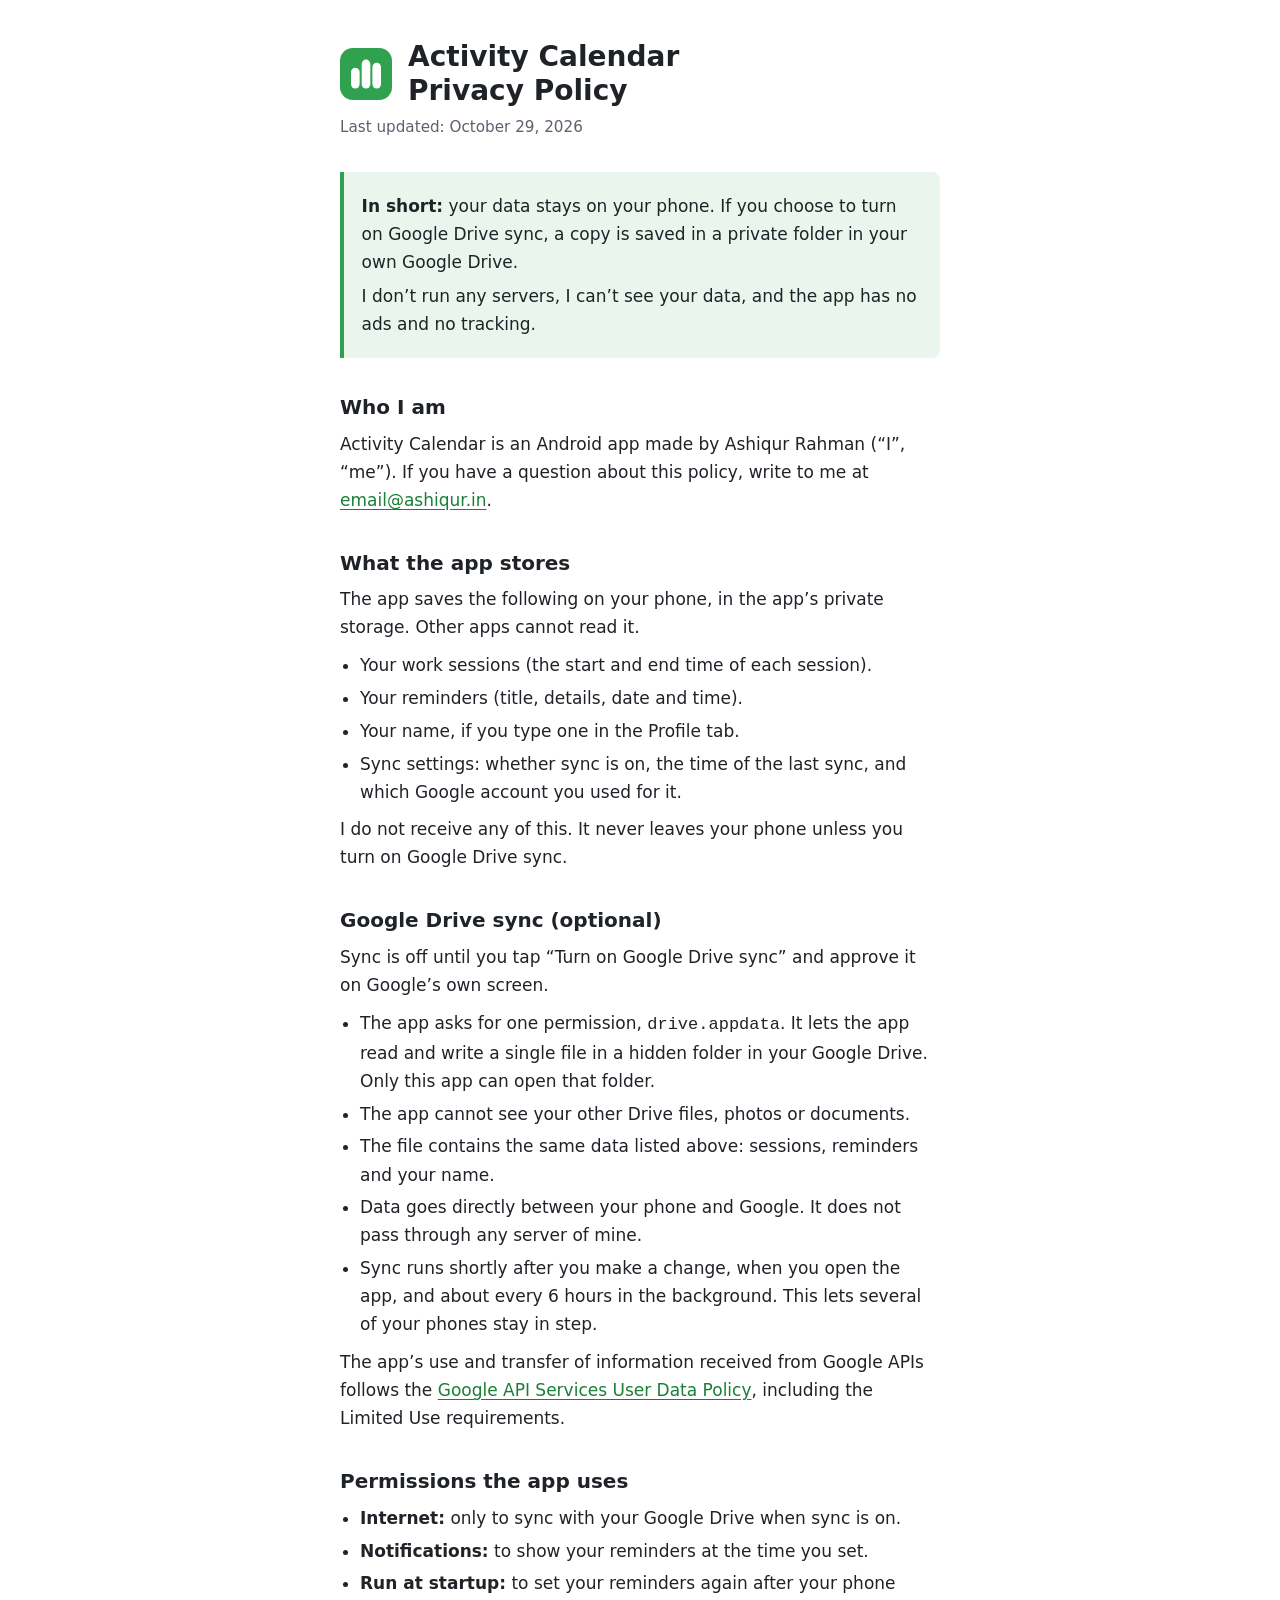
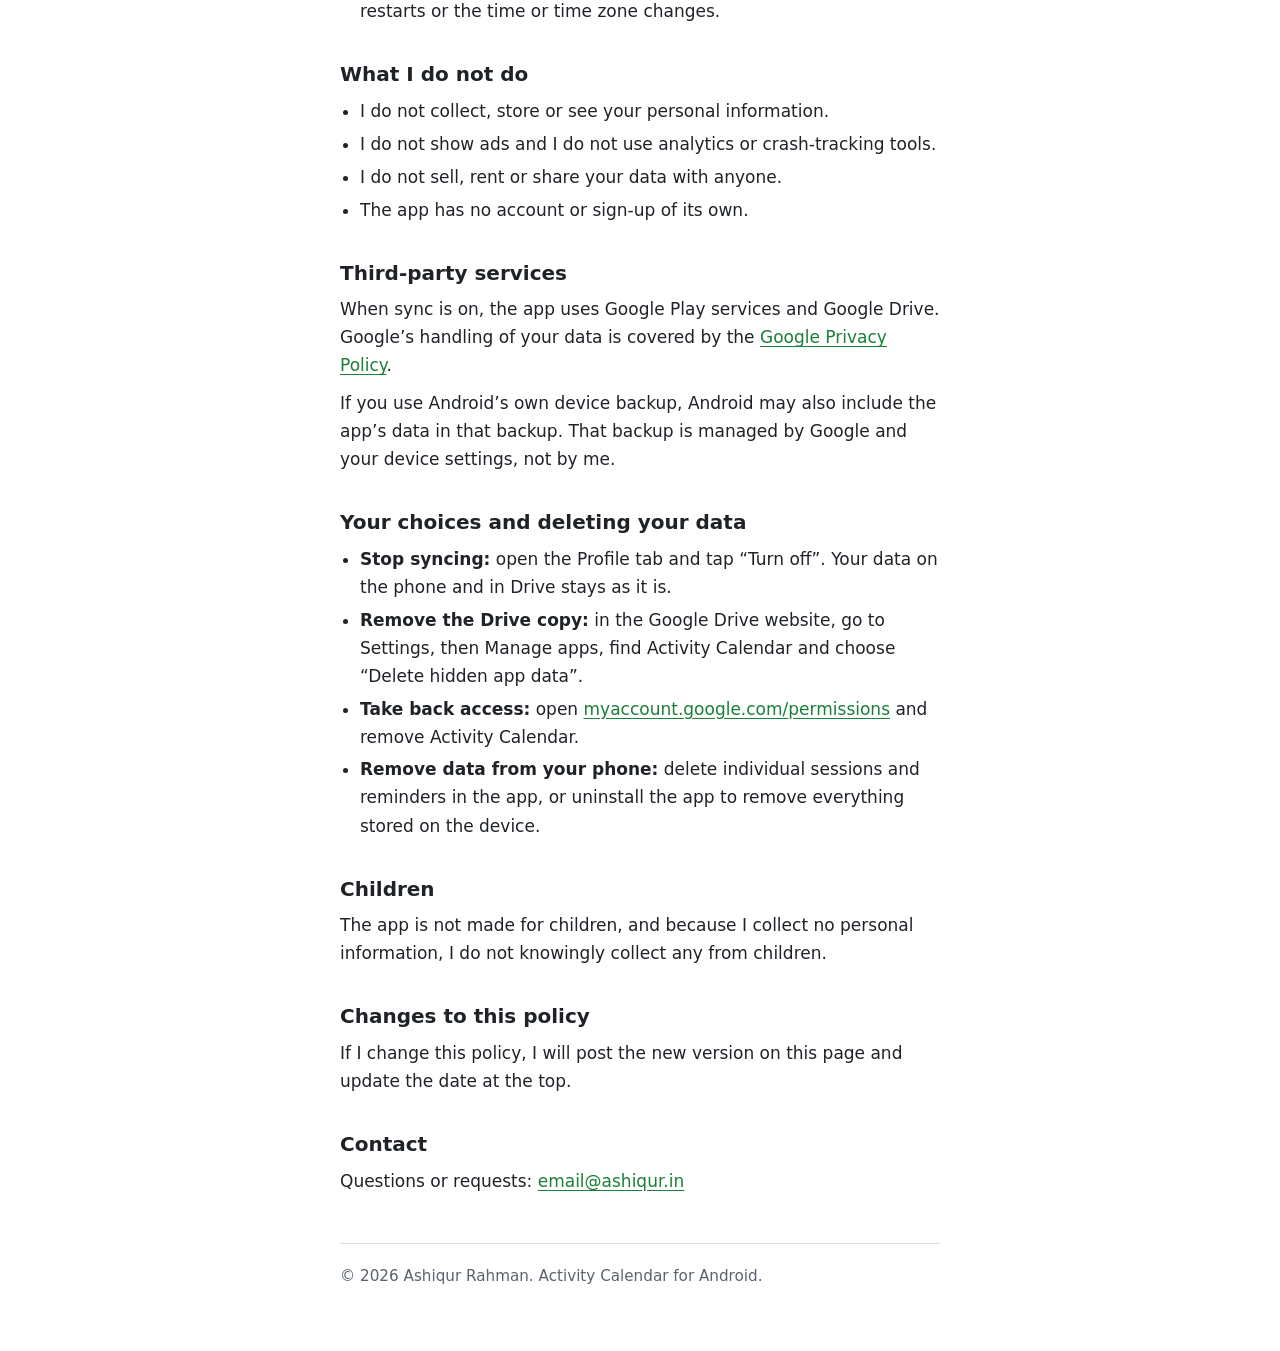
==== apps/activity-calendar/privacy-policy/index.html @ 5e789aa9 "Add privacy policy for Activity Calendar app This file contains the privacy policy for the Activity " ====
<!DOCTYPE html>
<html lang="en">
<head>
<meta charset="utf-8">
<meta name="viewport" content="width=device-width, initial-scale=1">
<title>Privacy Policy – Activity Calendar</title>
<meta name="description" content="Privacy policy for the Activity Calendar Android app.">
<style>
  :root {
    --bg: #ffffff;
    --text: #1f2328;
    --muted: #59636e;
    --line: #d8dee4;
    --green: #30a14e;
    --green-soft: #eaf6ed;
    --link: #1a7f37;
    color-scheme: light dark;
  }
  @media (prefers-color-scheme: dark) {
    :root {
      --bg: #0f1411;
      --text: #e6edf3;
      --muted: #9aa5b1;
      --line: #2a332d;
      --green: #40c463;
      --green-soft: #15251a;
      --link: #56d364;
    }
  }
  * { box-sizing: border-box; }
  html { -webkit-text-size-adjust: 100%; }
  body {
    margin: 0;
    background: var(--bg);
    color: var(--text);
    font: 1.0625rem/1.65 system-ui, -apple-system, "Segoe UI", Roboto, "Helvetica Neue", Arial, sans-serif;
  }
  main { max-width: 40rem; margin: 0 auto; padding: 2.5rem 1.25rem 4rem; }
  header { display: flex; align-items: center; gap: 1rem; margin-bottom: 0.5rem; }
  .mark { flex: none; width: 3.25rem; height: 3.25rem; border-radius: 0.8rem; background: var(--green); }
  h1 { margin: 0; font-size: 1.75rem; line-height: 1.2; font-weight: 650; }
  .date { margin: 0.25rem 0 2rem; color: var(--muted); font-size: 0.95rem; }
  h2 { margin: 2.25rem 0 0.5rem; font-size: 1.25rem; line-height: 1.3; font-weight: 650; }
  p, ul { margin: 0.6rem 0; }
  ul { padding-left: 1.25rem; }
  li { margin: 0.3rem 0; }
  a { color: var(--link); text-underline-offset: 0.15em; }
  a:focus-visible { outline: 3px solid var(--green); outline-offset: 2px; border-radius: 2px; }
  .summary {
    background: var(--green-soft);
    border-left: 4px solid var(--green);
    padding: 0.9rem 1.1rem;
    border-radius: 0 0.5rem 0.5rem 0;
  }
  .summary p { margin: 0.35rem 0; }
  footer { margin-top: 3rem; padding-top: 1.25rem; border-top: 1px solid var(--line); color: var(--muted); font-size: 0.95rem; }
</style>
</head>
<body>
<main>

  <header>
    <svg class="mark" viewBox="0 0 3264 3264" role="img" aria-label="Activity Calendar logo">
      <g transform="translate(1632 1632) scale(0.8) translate(-1632 -1632)" fill="#fff">
        <rect x="454" y="1137" width="679" height="1626" rx="339.5"/>
        <rect x="1293" y="503" width="679" height="2260" rx="339.5"/>
        <rect x="2131" y="751" width="679" height="2014" rx="339.5"/>
      </g>
    </svg>
    <h1>Activity Calendar<br>Privacy Policy</h1>
  </header>
  <p class="date">Last updated: October 29, 2026</p>

  <div class="summary">
    <p><strong>In short:</strong> your data stays on your phone. If you choose to turn on Google Drive sync, a copy is saved in a private folder in your own Google Drive.</p>
    <p>I don’t run any servers, I can’t see your data, and the app has no ads and no tracking.</p>
  </div>

  <h2>Who I am</h2>
  <p>Activity Calendar is an Android app made by Ashiqur Rahman (“I”, “me”). If you have a question about this policy, write to me at <a href="mailto:email@ashiqur.in">email@ashiqur.in</a>.</p>

  <h2>What the app stores</h2>
  <p>The app saves the following on your phone, in the app’s private storage. Other apps cannot read it.</p>
  <ul>
    <li>Your work sessions (the start and end time of each session).</li>
    <li>Your reminders (title, details, date and time).</li>
    <li>Your name, if you type one in the Profile tab.</li>
    <li>Sync settings: whether sync is on, the time of the last sync, and which Google account you used for it.</li>
  </ul>
  <p>I do not receive any of this. It never leaves your phone unless you turn on Google Drive sync.</p>

  <h2>Google Drive sync (optional)</h2>
  <p>Sync is off until you tap “Turn on Google Drive sync” and approve it on Google’s own screen.</p>
  <ul>
    <li>The app asks for one permission, <code>drive.appdata</code>. It lets the app read and write a single file in a hidden folder in your Google Drive. Only this app can open that folder.</li>
    <li>The app cannot see your other Drive files, photos or documents.</li>
    <li>The file contains the same data listed above: sessions, reminders and your name.</li>
    <li>Data goes directly between your phone and Google. It does not pass through any server of mine.</li>
    <li>Sync runs shortly after you make a change, when you open the app, and about every 6 hours in the background. This lets several of your phones stay in step.</li>
  </ul>
  <p>The app’s use and transfer of information received from Google APIs follows the <a href="https://developers.google.com/terms/api-services-user-data-policy">Google API Services User Data Policy</a>, including the Limited Use requirements.</p>

  <h2>Permissions the app uses</h2>
  <ul>
    <li><strong>Internet:</strong> only to sync with your Google Drive when sync is on.</li>
    <li><strong>Notifications:</strong> to show your reminders at the time you set.</li>
    <li><strong>Run at startup:</strong> to set your reminders again after your phone restarts or the time or time zone changes.</li>
  </ul>

  <h2>What I do not do</h2>
  <ul>
    <li>I do not collect, store or see your personal information.</li>
    <li>I do not show ads and I do not use analytics or crash-tracking tools.</li>
    <li>I do not sell, rent or share your data with anyone.</li>
    <li>The app has no account or sign-up of its own.</li>
  </ul>

  <h2>Third-party services</h2>
  <p>When sync is on, the app uses Google Play services and Google Drive. Google’s handling of your data is covered by the <a href="https://policies.google.com/privacy">Google Privacy Policy</a>.</p>
  <p>If you use Android’s own device backup, Android may also include the app’s data in that backup. That backup is managed by Google and your device settings, not by me.</p>

  <h2>Your choices and deleting your data</h2>
  <ul>
    <li><strong>Stop syncing:</strong> open the Profile tab and tap “Turn off”. Your data on the phone and in Drive stays as it is.</li>
    <li><strong>Remove the Drive copy:</strong> in the Google Drive website, go to Settings, then Manage apps, find Activity Calendar and choose “Delete hidden app data”.</li>
    <li><strong>Take back access:</strong> open <a href="https://myaccount.google.com/permissions">myaccount.google.com/permissions</a> and remove Activity Calendar.</li>
    <li><strong>Remove data from your phone:</strong> delete individual sessions and reminders in the app, or uninstall the app to remove everything stored on the device.</li>
  </ul>

  <h2>Children</h2>
  <p>The app is not made for children, and because I collect no personal information, I do not knowingly collect any from children.</p>

  <h2>Changes to this policy</h2>
  <p>If I change this policy, I will post the new version on this page and update the date at the top.</p>

  <h2>Contact</h2>
  <p>Questions or requests: <a href="mailto:email@ashiqur.in">email@ashiqur.in</a></p>

  <footer>© 2026 Ashiqur Rahman. Activity Calendar for Android.</footer>

</main>
</body>
</html>
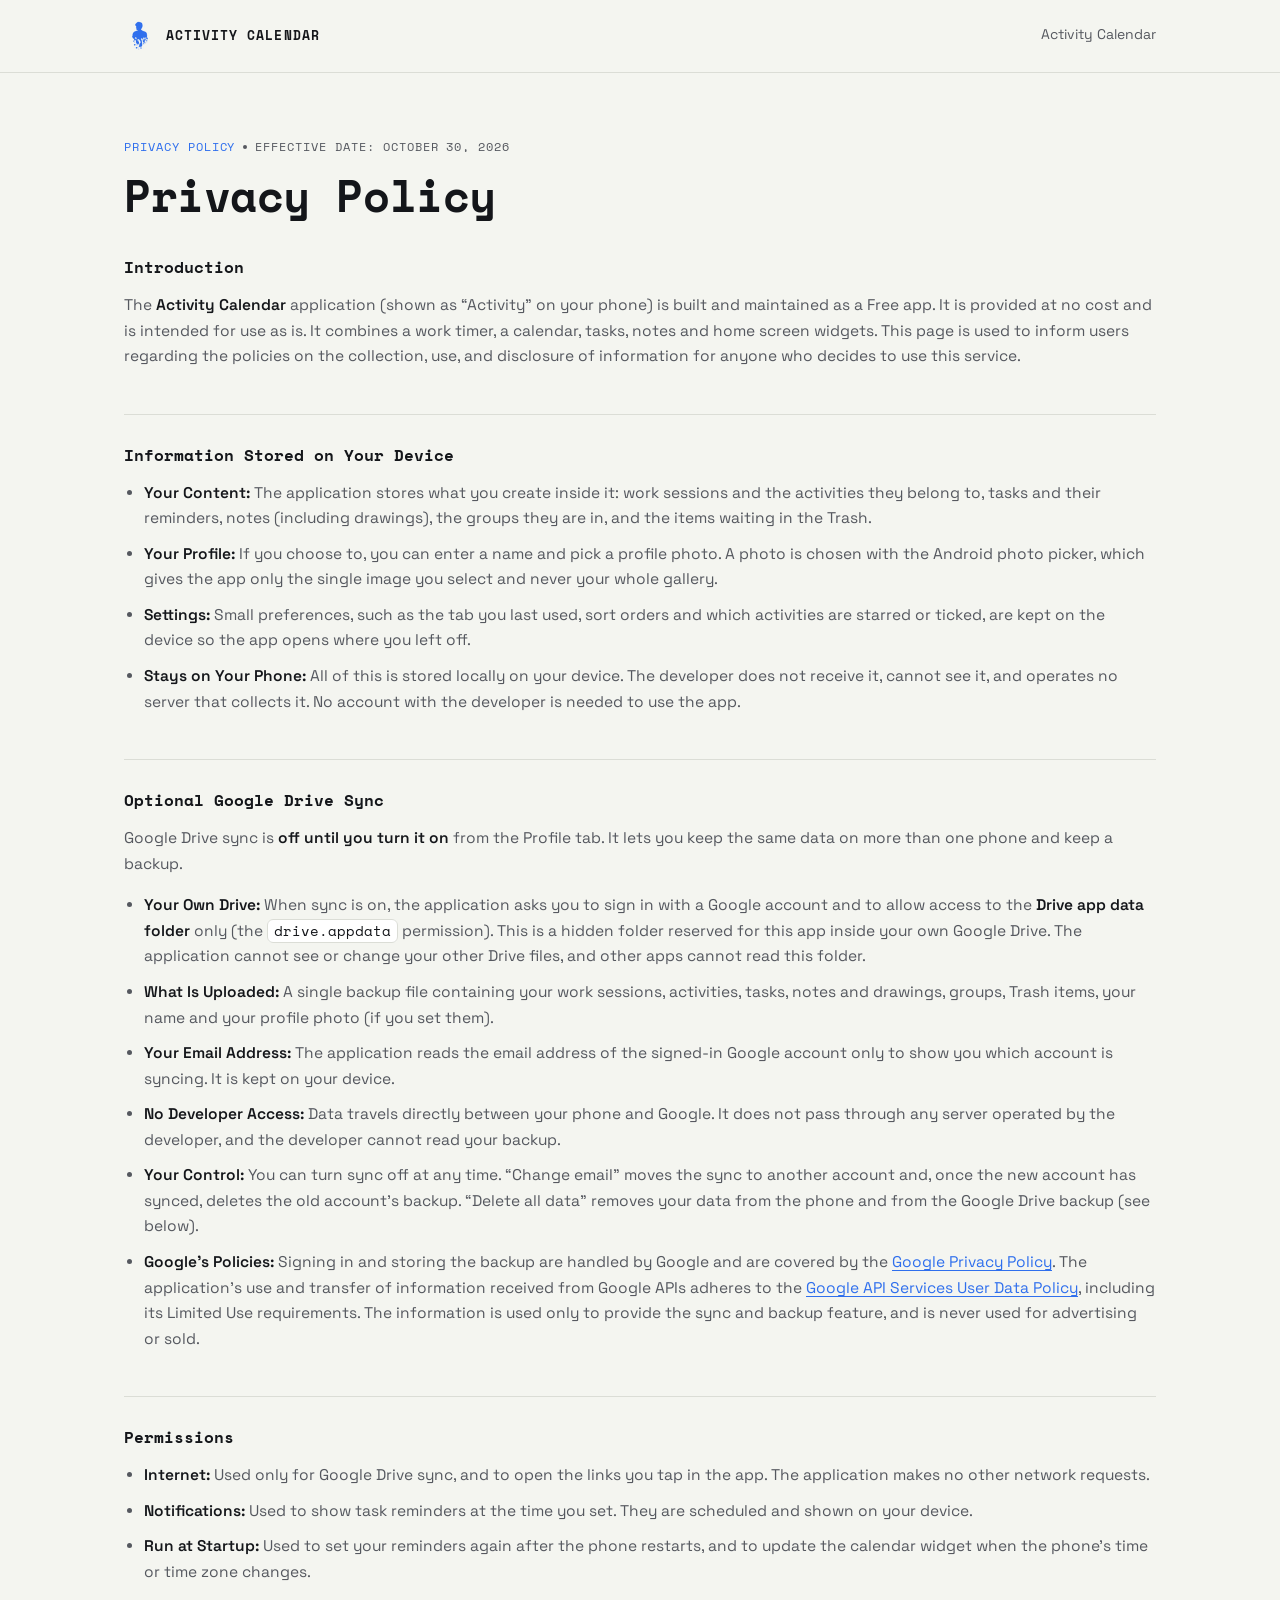
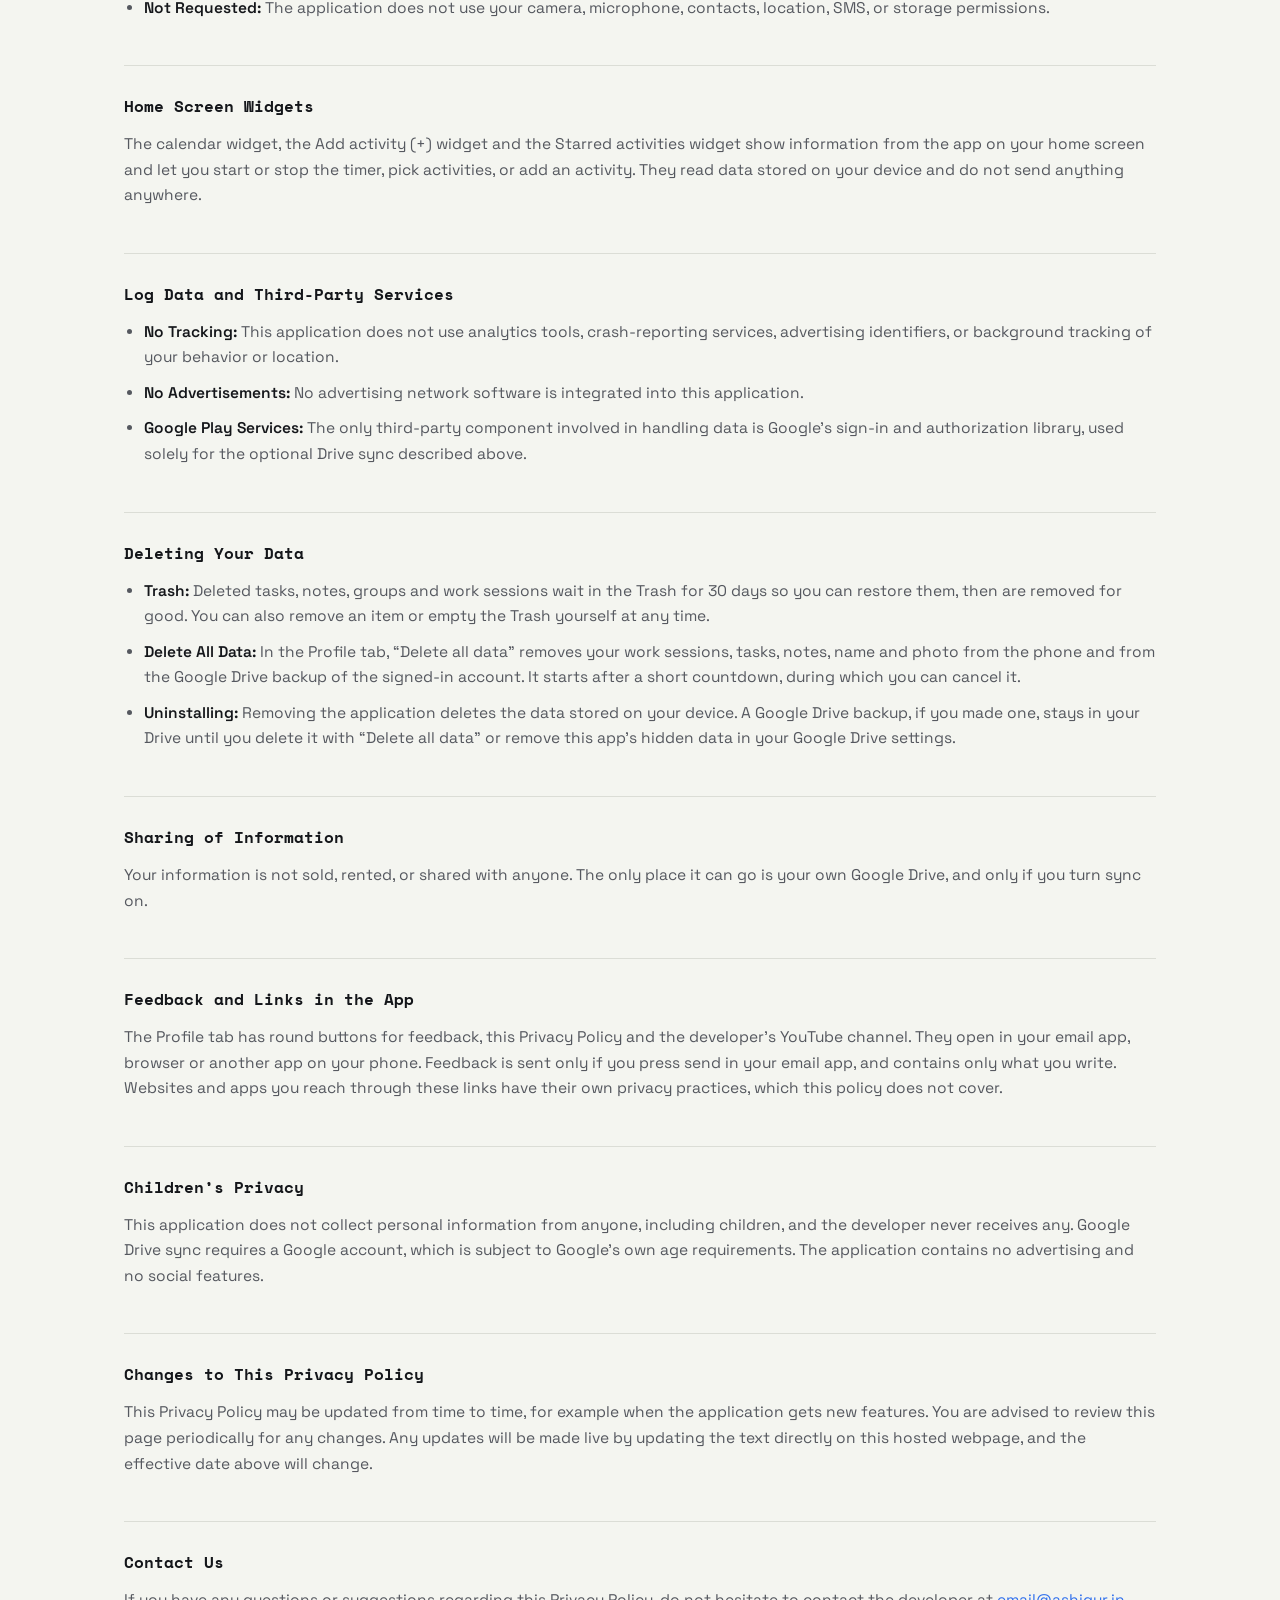
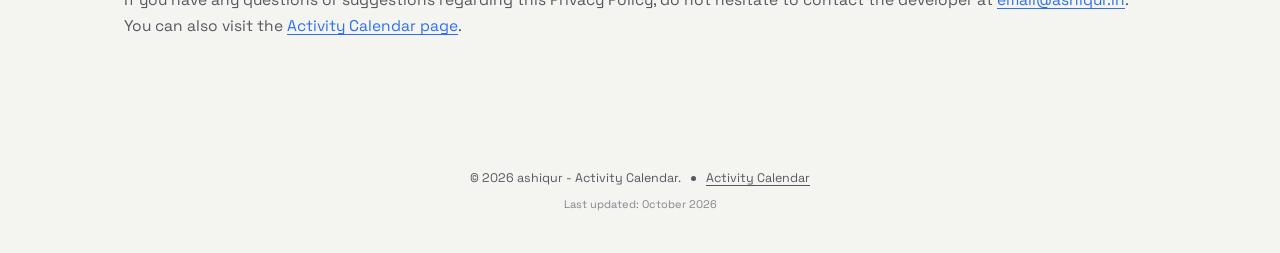
==== commit 121240ba: "Update print statement from 'Hello' to 'Goodbye'" ====
--- a/apps/activity-calendar/privacy-policy/index.html
+++ b/apps/activity-calendar/privacy-policy/index.html
@@ -1,143 +1,549 @@
 <!DOCTYPE html>
 <html lang="en">
 <head>
-<meta charset="utf-8">
+<meta charset="UTF-8">
 <meta name="viewport" content="width=device-width, initial-scale=1">
-<title>Privacy Policy – Activity Calendar</title>
-<meta name="description" content="Privacy policy for the Activity Calendar Android app.">
+<title>Privacy Policy - Activity Calendar | ashiqur</title>
+<meta name="description" content="Privacy Policy for Activity Calendar, a free work timer, calendar, tasks and notes app that keeps your data on your device and syncs only with your own Google Drive if you turn sync on.">
+<meta name="robots" content="index, follow">
+<meta name="author" content="Ashiqur Rahman">
+<link rel="canonical" href="https://apps.ashiqur.in/apps/activity-calendar/privacy-policy/">
+<link rel="icon" href="../favicon.png">
+
+<meta property="og:type" content="website">
+<meta property="og:url" content="https://apps.ashiqur.in/apps/activity-calendar/privacy-policy/">
+<meta property="og:site_name" content="ashiqur">
+<meta property="og:locale" content="en_US">
+<meta property="og:title" content="Privacy Policy - Activity Calendar">
+<meta property="og:description" content="How Activity Calendar handles data: stored on your device, optional sync to your own Google Drive, no ads, no tracking, no developer servers.">
+<meta property="og:image" content="https://apps.ashiqur.in/apps/activity-calendar/preview-image.png">
+<meta property="og:image:secure_url" content="https://apps.ashiqur.in/apps/activity-calendar/preview-image.png">
+<meta property="og:image:width" content="1200">
+<meta property="og:image:height" content="630">
+<meta property="og:image:alt" content="Activity Calendar app preview">
+
+<meta name="twitter:card" content="summary_large_image">
+<meta name="twitter:title" content="Privacy Policy - Activity Calendar">
+<meta name="twitter:description" content="How Activity Calendar handles data: stored on your device, optional sync to your own Google Drive, no ads, no tracking, no developer servers.">
+<meta name="twitter:image" content="https://apps.ashiqur.in/apps/activity-calendar/preview-image.png">
+<meta name="twitter:image:alt" content="Activity Calendar app preview">
+
+<link rel="preconnect" href="https://fonts.googleapis.com">
+<link rel="preconnect" href="https://fonts.gstatic.com" crossorigin>
+<link href="https://fonts.googleapis.com/css2?family=Space+Grotesk:wght@400;500;700&family=Space+Mono:wght@400;700&display=swap" rel="stylesheet">
+
+<meta name="theme-color" content="#F4F5F0" media="(prefers-color-scheme: light)">
+<meta name="theme-color" content="#14161A" media="(prefers-color-scheme: dark)">
+
 <style>
-  :root {
-    --bg: #ffffff;
-    --text: #1f2328;
-    --muted: #59636e;
-    --line: #d8dee4;
-    --green: #30a14e;
-    --green-soft: #eaf6ed;
-    --link: #1a7f37;
-    color-scheme: light dark;
-  }
-  @media (prefers-color-scheme: dark) {
-    :root {
-      --bg: #0f1411;
-      --text: #e6edf3;
-      --muted: #9aa5b1;
-      --line: #2a332d;
-      --green: #40c463;
-      --green-soft: #15251a;
-      --link: #56d364;
+  :root{
+    --paper: #F4F5F0;
+    --paper-raised: #FFFFFF;
+    --ink: #14161A;
+    --ink-soft: #55585F;
+    --accent: #2F6FED;
+    --accent-2: #00C896;
+    --line: #DBDDD6;
+    --radius: 14px;
+    --wrap: 1080px;
+  }
+
+  * {
+  -webkit-tap-highlight-color: transparent;
+}
+
+  @media (prefers-color-scheme: dark){
+    :root{
+      --paper: #14161A;
+      --paper-raised: #1B1E24;
+      --ink: #F4F5F0;
+      --ink-soft: #A6A9B1;
+      --line: #2B2E36;
     }
   }
-  * { box-sizing: border-box; }
-  html { -webkit-text-size-adjust: 100%; }
-  body {
-    margin: 0;
-    background: var(--bg);
-    color: var(--text);
-    font: 1.0625rem/1.65 system-ui, -apple-system, "Segoe UI", Roboto, "Helvetica Neue", Arial, sans-serif;
-  }
-  main { max-width: 40rem; margin: 0 auto; padding: 2.5rem 1.25rem 4rem; }
-  header { display: flex; align-items: center; gap: 1rem; margin-bottom: 0.5rem; }
-  .mark { flex: none; width: 3.25rem; height: 3.25rem; border-radius: 0.8rem; background: var(--green); }
-  h1 { margin: 0; font-size: 1.75rem; line-height: 1.2; font-weight: 650; }
-  .date { margin: 0.25rem 0 2rem; color: var(--muted); font-size: 0.95rem; }
-  h2 { margin: 2.25rem 0 0.5rem; font-size: 1.25rem; line-height: 1.3; font-weight: 650; }
-  p, ul { margin: 0.6rem 0; }
-  ul { padding-left: 1.25rem; }
-  li { margin: 0.3rem 0; }
-  a { color: var(--link); text-underline-offset: 0.15em; }
-  a:focus-visible { outline: 3px solid var(--green); outline-offset: 2px; border-radius: 2px; }
-  .summary {
-    background: var(--green-soft);
-    border-left: 4px solid var(--green);
-    padding: 0.9rem 1.1rem;
-    border-radius: 0 0.5rem 0.5rem 0;
-  }
-  .summary p { margin: 0.35rem 0; }
-  footer { margin-top: 3rem; padding-top: 1.25rem; border-top: 1px solid var(--line); color: var(--muted); font-size: 0.95rem; }
+
+  *{box-sizing:border-box;}
+  html{scroll-behavior:smooth;}
+  @media (prefers-reduced-motion: reduce){ html{scroll-behavior:auto;} }
+
+  body{
+    margin:0;
+    background:var(--paper);
+    color:var(--ink);
+    font-family:'Space Grotesk', sans-serif;
+    line-height:1.5;
+    -webkit-font-smoothing:antialiased;
+  }
+
+  .wrap{ max-width:var(--wrap); margin:0 auto; padding:0 24px; }
+  a{ color:inherit; }
+  :focus-visible{ outline:2.5px solid var(--accent); outline-offset:3px; border-radius:4px; }
+
+  h1,h2,h3{ font-family:'Space Mono', monospace; font-weight:700; margin:0; letter-spacing:-0.01em; }
+  .eyebrow-text, .eyebrow-note, .brand-text{
+    font-family:'Space Mono', monospace; text-transform:uppercase; letter-spacing:0.08em;
+  }
+
+  .sr-only{
+    position:absolute; width:1px; height:1px; padding:0; margin:-1px;
+    overflow:hidden; clip:rect(0,0,0,0); white-space:nowrap; border:0;
+  }
+
+  /* ---------- Header ---------- */
+  .site-header{ border-bottom:1px solid var(--line); }
+  .header-inner{ display:flex; align-items:center; justify-content:space-between; padding:20px 24px; }
+  .brand{ display:flex; align-items:center; gap:10px; text-decoration:none; }
+  .brand-mark{ width:32px; height:32px; flex-shrink:0; color:var(--ink); }
+  .brand-mark svg{ display:block; width:100%; height:100%; }
+  .brand-mark img{ display:block; width:100%; height:100%; object-fit:contain; }
+  .brand-text{ font-size:13px; font-weight:700; }
+  .header-nav{ display:flex; gap:18px; }
+  .header-nav a{
+    font-size:14px; text-decoration:none; color:var(--ink-soft);
+    border-bottom:1px solid transparent; padding-bottom:2px;
+    transition:color .15s ease, border-color .15s ease;
+  }
+  .header-nav a:hover{ color:var(--ink); border-color:var(--ink); }
+
+  /* ---------- Legal content ---------- */
+  .legal{ padding:64px 24px 88px; }
+  .eyebrow-row{ display:flex; align-items:center; flex-wrap:wrap; gap:8px; margin:0 0 18px; }
+  .eyebrow-text{ font-size:12px; color:var(--accent); }
+  .eyebrow-dot{ width:4px; height:4px; border-radius:50%; background:var(--ink-soft); flex-shrink:0; }
+  .eyebrow-note{ font-size:12px; color:var(--ink-soft); }
+  .legal h1{ font-size:clamp(30px, 5vw, 44px); line-height:1.05; margin-bottom:36px; }
+
+  .legal h3{
+    font-size:16px; letter-spacing:0; margin-top:44px; margin-bottom:14px;
+    padding-top:28px; border-top:1px solid var(--line);
+  }
+  .legal h3:first-of-type{ margin-top:0; padding-top:0; border-top:none; }
+
+  .legal p{ margin:0 0 16px; color:var(--ink-soft); font-size:15.5px; line-height:1.65; }
+  .legal ul{ margin:0 0 16px; padding-left:20px; color:var(--ink-soft); font-size:15.5px; line-height:1.65; }
+  .legal li{ margin-bottom:10px; }
+  .legal a{ color:var(--accent); text-decoration:underline; text-underline-offset:3px; }
+  .legal a:hover{ color:var(--ink); }
+  .highlight{ font-weight:600; color:var(--ink); }
+  .legal code{ font-family:'Space Mono', monospace; font-size:13.5px; background:var(--paper-raised); border:1px solid var(--line); border-radius:6px; padding:1px 6px; color:var(--ink); }
+
+  /* ---------- Footer ---------- */
+  .site-footer{
+    display:flex; flex-direction:column; align-items:center; text-align:center; gap:8px;
+    padding:26px 24px 40px; font-size:12.5px; color:var(--ink-soft);
+  }
+  .footer-top{ display:flex; align-items:center; justify-content:center; flex-wrap:wrap; gap:10px; }
+  .footer-top a{ text-decoration:underline; text-underline-offset:3px; color:var(--ink-soft); }
+  .footer-top a:hover{ color:var(--ink); }
+  .footer-dot{ width:5px; height:5px; border-radius:50%; background:var(--ink-soft); flex-shrink:0; }
+  .footer-updated{ margin:0; font-size:11px; color:var(--ink-soft); opacity:.7; }
 </style>
 </head>
 <body>
+
+<header class="site-header">
+  <div class="wrap header-inner">
+    <a class="brand" href="https://apps.ashiqur.in/apps/activity-calendar/">
+      <span class="brand-mark" id="brandMark" aria-hidden="true"><svg class="app-default-mark" viewBox="2 2 28 28" xmlns="http://www.w3.org/2000/svg" shape-rendering="crispEdges" role="img" aria-label="Pixel portrait of Ashiqur Rahman">
+<style>
+  .app-default-mark { --auto-fill: #2d4159; }
+  @media (prefers-color-scheme: dark) {
+    .app-default-mark { --auto-fill: #e8ecf2; }
+  }
+</style>
+<g fill="var(--accent, var(--auto-fill))" transform="translate(16,15) scale(0.85) translate(-16,-16.5)">
+<rect x="14" y="0" width="1" height="1" fill-opacity="0.01"/>
+<rect x="12" y="1" width="1" height="1" fill-opacity="0.01"/>
+<rect x="16" y="1" width="2" height="1" fill-opacity="0.01"/>
+<rect x="11" y="2" width="1" height="1" fill-opacity="0.01"/>
+<rect x="13" y="2" width="1" height="1" fill-opacity="0.04"/>
+<rect x="14" y="2" width="1" height="1" fill-opacity="0.13"/>
+<rect x="15" y="2" width="1" height="1" fill-opacity="0.08"/>
+<rect x="10" y="3" width="1" height="1" fill-opacity="0.01"/>
+<rect x="12" y="3" width="1" height="1" fill-opacity="0.17"/>
+<rect x="13" y="3" width="1" height="1" fill-opacity="0.85"/>
+<rect x="14" y="3" width="1" height="1" fill-opacity="0.98"/>
+<rect x="15" y="3" width="1" height="1" fill-opacity="0.93"/>
+<rect x="16" y="3" width="1" height="1" fill-opacity="0.72"/>
+<rect x="17" y="3" width="1" height="1" fill-opacity="0.25"/>
+<rect x="9" y="4" width="1" height="1" fill-opacity="0.01"/>
+<rect x="11" y="4" width="1" height="1" fill-opacity="0.17"/>
+<rect x="12" y="4" width="1" height="1" fill-opacity="0.91"/>
+<rect x="13" y="4" width="4" height="1"/>
+<rect x="17" y="4" width="1" height="1" fill-opacity="0.98"/>
+<rect x="18" y="4" width="1" height="1" fill-opacity="0.13"/>
+<rect x="20" y="4" width="1" height="1" fill-opacity="0.01"/>
+<rect x="9" y="5" width="1" height="1" fill-opacity="0.01"/>
+<rect x="11" y="5" width="1" height="1" fill-opacity="0.71"/>
+<rect x="12" y="5" width="1" height="1"/>
+<rect x="13" y="5" width="1" height="1" fill-opacity="0.98"/>
+<rect x="14" y="5" width="2" height="1"/>
+<rect x="16" y="5" width="1" height="1" fill-opacity="0.97"/>
+<rect x="17" y="5" width="1" height="1"/>
+<rect x="18" y="5" width="1" height="1" fill-opacity="0.41"/>
+<rect x="20" y="5" width="1" height="1" fill-opacity="0.02"/>
+<rect x="9" y="6" width="1" height="1" fill-opacity="0.01"/>
+<rect x="11" y="6" width="1" height="1" fill-opacity="0.53"/>
+<rect x="12" y="6" width="1" height="1"/>
+<rect x="13" y="6" width="1" height="1" fill-opacity="0.99"/>
+<rect x="14" y="6" width="2" height="1"/>
+<rect x="16" y="6" width="1" height="1" fill-opacity="0.98"/>
+<rect x="17" y="6" width="1" height="1"/>
+<rect x="18" y="6" width="1" height="1" fill-opacity="0.54"/>
+<rect x="20" y="6" width="1" height="1" fill-opacity="0.02"/>
+<rect x="12" y="7" width="1" height="1" fill-opacity="0.84"/>
+<rect x="13" y="7" width="1" height="1"/>
+<rect x="14" y="7" width="1" height="1" fill-opacity="0.99"/>
+<rect x="15" y="7" width="1" height="1"/>
+<rect x="16" y="7" width="1" height="1" fill-opacity="0.98"/>
+<rect x="17" y="7" width="1" height="1"/>
+<rect x="18" y="7" width="1" height="1" fill-opacity="0.45"/>
+<rect x="20" y="7" width="1" height="1" fill-opacity="0.02"/>
+<rect x="11" y="8" width="1" height="1" fill-opacity="0.03"/>
+<rect x="12" y="8" width="1" height="1" fill-opacity="0.83"/>
+<rect x="13" y="8" width="1" height="1"/>
+<rect x="14" y="8" width="1" height="1" fill-opacity="0.99"/>
+<rect x="15" y="8" width="2" height="1"/>
+<rect x="17" y="8" width="1" height="1" fill-opacity="0.96"/>
+<rect x="18" y="8" width="1" height="1" fill-opacity="0.13"/>
+<rect x="20" y="8" width="1" height="1" fill-opacity="0.01"/>
+<rect x="10" y="9" width="2" height="1" fill-opacity="0.01"/>
+<rect x="12" y="9" width="1" height="1" fill-opacity="0.66"/>
+<rect x="13" y="9" width="2" height="1" fill-opacity="0.99"/>
+<rect x="15" y="9" width="1" height="1" fill-opacity="0.98"/>
+<rect x="16" y="9" width="1" height="1"/>
+<rect x="17" y="9" width="1" height="1" fill-opacity="0.56"/>
+<rect x="19" y="9" width="1" height="1" fill-opacity="0.01"/>
+<rect x="10" y="10" width="1" height="1" fill-opacity="0.02"/>
+<rect x="12" y="10" width="1" height="1" fill-opacity="0.48"/>
+<rect x="13" y="10" width="1" height="1"/>
+<rect x="14" y="10" width="1" height="1" fill-opacity="0.98"/>
+<rect x="15" y="10" width="2" height="1"/>
+<rect x="17" y="10" width="1" height="1" fill-opacity="0.17"/>
+<rect x="18" y="10" width="1" height="1" fill-opacity="0.02"/>
+<rect x="19" y="10" width="1" height="1" fill-opacity="0.01"/>
+<rect x="10" y="11" width="1" height="1" fill-opacity="0.02"/>
+<rect x="12" y="11" width="1" height="1" fill-opacity="0.04"/>
+<rect x="13" y="11" width="1" height="1" fill-opacity="0.26"/>
+<rect x="14" y="11" width="1" height="1" fill-opacity="0.87"/>
+<rect x="15" y="11" width="2" height="1"/>
+<rect x="17" y="11" width="1" height="1" fill-opacity="0.33"/>
+<rect x="20" y="11" width="1" height="1" fill-opacity="0.02"/>
+<rect x="21" y="11" width="1" height="1" fill-opacity="0.01"/>
+<rect x="11" y="12" width="1" height="1" fill-opacity="0.01"/>
+<rect x="12" y="12" width="1" height="1" fill-opacity="0.2"/>
+<rect x="13" y="12" width="1" height="1" fill-opacity="0.58"/>
+<rect x="14" y="12" width="2" height="1" fill-opacity="0.99"/>
+<rect x="16" y="12" width="1" height="1"/>
+<rect x="17" y="12" width="1" height="1" fill-opacity="0.92"/>
+<rect x="18" y="12" width="1" height="1" fill-opacity="0.36"/>
+<rect x="19" y="12" width="1" height="1" fill-opacity="0.05"/>
+<rect x="22" y="12" width="1" height="1" fill-opacity="0.01"/>
+<rect x="8" y="13" width="1" height="1" fill-opacity="0.01"/>
+<rect x="10" y="13" width="1" height="1" fill-opacity="0.4"/>
+<rect x="11" y="13" width="1" height="1" fill-opacity="0.82"/>
+<rect x="12" y="13" width="7" height="1"/>
+<rect x="19" y="13" width="1" height="1" fill-opacity="0.88"/>
+<rect x="20" y="13" width="1" height="1" fill-opacity="0.56"/>
+<rect x="21" y="13" width="1" height="1" fill-opacity="0.15"/>
+<rect x="7" y="14" width="1" height="1" fill-opacity="0.01"/>
+<rect x="9" y="14" width="1" height="1" fill-opacity="0.53"/>
+<rect x="10" y="14" width="3" height="1"/>
+<rect x="13" y="14" width="1" height="1" fill-opacity="0.99"/>
+<rect x="14" y="14" width="4" height="1"/>
+<rect x="18" y="14" width="1" height="1" fill-opacity="0.99"/>
+<rect x="19" y="14" width="2" height="1"/>
+<rect x="21" y="14" width="1" height="1" fill-opacity="0.95"/>
+<rect x="22" y="14" width="1" height="1" fill-opacity="0.26"/>
+<rect x="24" y="14" width="1" height="1" fill-opacity="0.01"/>
+<rect x="6" y="15" width="1" height="1" fill-opacity="0.01"/>
+<rect x="8" y="15" width="1" height="1" fill-opacity="0.15"/>
+<rect x="9" y="15" width="1" height="1"/>
+<rect x="10" y="15" width="2" height="1" fill-opacity="0.99"/>
+<rect x="12" y="15" width="8" height="1"/>
+<rect x="20" y="15" width="1" height="1" fill-opacity="0.97"/>
+<rect x="21" y="15" width="1" height="1"/>
+<rect x="22" y="15" width="1" height="1" fill-opacity="0.78"/>
+<rect x="24" y="15" width="1" height="1" fill-opacity="0.01"/>
+<rect x="6" y="16" width="1" height="1" fill-opacity="0.02"/>
+<rect x="8" y="16" width="1" height="1" fill-opacity="0.42"/>
+<rect x="9" y="16" width="1" height="1"/>
+<rect x="10" y="16" width="1" height="1" fill-opacity="0.98"/>
+<rect x="11" y="16" width="11" height="1"/>
+<rect x="22" y="16" width="1" height="1" fill-opacity="0.91"/>
+<rect x="23" y="16" width="1" height="1" fill-opacity="0.05"/>
+<rect x="6" y="17" width="1" height="1" fill-opacity="0.02"/>
+<rect x="8" y="17" width="1" height="1" fill-opacity="0.51"/>
+<rect x="9" y="17" width="1" height="1"/>
+<rect x="10" y="17" width="2" height="1" fill-opacity="0.98"/>
+<rect x="12" y="17" width="1" height="1" fill-opacity="0.99"/>
+<rect x="13" y="17" width="6" height="1"/>
+<rect x="19" y="17" width="3" height="1" fill-opacity="0.99"/>
+<rect x="22" y="17" width="1" height="1" fill-opacity="0.95"/>
+<rect x="23" y="17" width="1" height="1" fill-opacity="0.1"/>
+<rect x="6" y="18" width="2" height="1" fill-opacity="0.01"/>
+<rect x="8" y="18" width="1" height="1" fill-opacity="0.79"/>
+<rect x="9" y="18" width="1" height="1" fill-opacity="0.98"/>
+<rect x="10" y="18" width="1" height="1" fill-opacity="0.99"/>
+<rect x="11" y="18" width="7" height="1"/>
+<rect x="18" y="18" width="1" height="1" fill-opacity="0.99"/>
+<rect x="19" y="18" width="3" height="1"/>
+<rect x="22" y="18" width="1" height="1" fill-opacity="0.97"/>
+<rect x="23" y="18" width="1" height="1" fill-opacity="0.06"/>
+<rect x="6" y="19" width="1" height="1" fill-opacity="0.01"/>
+<rect x="8" y="19" width="1" height="1" fill-opacity="0.48"/>
+<rect x="9" y="19" width="1" height="1"/>
+<rect x="10" y="19" width="1" height="1" fill-opacity="0.99"/>
+<rect x="11" y="19" width="1" height="1" fill-opacity="0.38"/>
+<rect x="12" y="19" width="1" height="1" fill-opacity="0.76"/>
+<rect x="13" y="19" width="1" height="1"/>
+<rect x="14" y="19" width="2" height="1" fill-opacity="0.99"/>
+<rect x="16" y="19" width="3" height="1"/>
+<rect x="19" y="19" width="1" height="1" fill-opacity="0.69"/>
+<rect x="20" y="19" width="1" height="1" fill-opacity="0.79"/>
+<rect x="21" y="19" width="1" height="1" fill-opacity="0.63"/>
+<rect x="22" y="19" width="1" height="1" fill-opacity="0.79"/>
+<rect x="23" y="19" width="1" height="1" fill-opacity="0.26"/>
+<rect x="25" y="19" width="1" height="1" fill-opacity="0.01"/>
+<rect x="8" y="20" width="1" height="1" fill-opacity="0.03"/>
+<rect x="9" y="20" width="1" height="1" fill-opacity="0.63"/>
+<rect x="10" y="20" width="1" height="1" fill-opacity="0.91"/>
+<rect x="11" y="20" width="1" height="1" fill-opacity="0.37"/>
+<rect x="12" y="20" width="1" height="1" fill-opacity="0.48"/>
+<rect x="13" y="20" width="4" height="1"/>
+<rect x="17" y="20" width="1" height="1" fill-opacity="0.44"/>
+<rect x="18" y="20" width="1" height="1" fill-opacity="0.8"/>
+<rect x="19" y="20" width="1" height="1" fill-opacity="0.2"/>
+<rect x="20" y="20" width="1" height="1" fill-opacity="0.33"/>
+<rect x="21" y="20" width="1" height="1" fill-opacity="0.4"/>
+<rect x="22" y="20" width="1" height="1" fill-opacity="0.77"/>
+<rect x="23" y="20" width="1" height="1" fill-opacity="0.76"/>
+<rect x="25" y="20" width="1" height="1" fill-opacity="0.01"/>
+<rect x="10" y="21" width="1" height="1" fill-opacity="0.88"/>
+<rect x="11" y="21" width="1" height="1" fill-opacity="0.93"/>
+<rect x="12" y="21" width="1" height="1" fill-opacity="0.86"/>
+<rect x="13" y="21" width="1" height="1" fill-opacity="0.64"/>
+<rect x="14" y="21" width="1" height="1" fill-opacity="0.24"/>
+<rect x="15" y="21" width="1" height="1" fill-opacity="0.8"/>
+<rect x="16" y="21" width="1" height="1"/>
+<rect x="17" y="21" width="1" height="1" fill-opacity="0.19"/>
+<rect x="18" y="21" width="1" height="1" fill-opacity="0.25"/>
+<rect x="19" y="21" width="1" height="1" fill-opacity="0.46"/>
+<rect x="20" y="21" width="1" height="1" fill-opacity="0.76"/>
+<rect x="21" y="21" width="1" height="1" fill-opacity="0.66"/>
+<rect x="22" y="21" width="1" height="1" fill-opacity="0.17"/>
+<rect x="23" y="21" width="1" height="1" fill-opacity="0.24"/>
+<rect x="8" y="22" width="1" height="1" fill-opacity="0.01"/>
+<rect x="9" y="22" width="1" height="1" fill-opacity="0.31"/>
+<rect x="10" y="22" width="1" height="1" fill-opacity="0.47"/>
+<rect x="11" y="22" width="1" height="1" fill-opacity="0.3"/>
+<rect x="12" y="22" width="1" height="1" fill-opacity="0.98"/>
+<rect x="13" y="22" width="1" height="1" fill-opacity="0.69"/>
+<rect x="14" y="22" width="1" height="1" fill-opacity="0.25"/>
+<rect x="15" y="22" width="1" height="1" fill-opacity="0.17"/>
+<rect x="16" y="22" width="1" height="1" fill-opacity="0.94"/>
+<rect x="17" y="22" width="1" height="1" fill-opacity="0.65"/>
+<rect x="18" y="22" width="1" height="1" fill-opacity="0.24"/>
+<rect x="19" y="22" width="1" height="1" fill-opacity="0.85"/>
+<rect x="20" y="22" width="1" height="1" fill-opacity="0.84"/>
+<rect x="21" y="22" width="1" height="1" fill-opacity="0.25"/>
+<rect x="22" y="22" width="1" height="1" fill-opacity="0.58"/>
+<rect x="23" y="22" width="1" height="1" fill-opacity="0.17"/>
+<rect x="25" y="22" width="1" height="1" fill-opacity="0.01"/>
+<rect x="7" y="23" width="1" height="1" fill-opacity="0.01"/>
+<rect x="9" y="23" width="1" height="1" fill-opacity="0.53"/>
+<rect x="10" y="23" width="1" height="1" fill-opacity="0.23"/>
+<rect x="11" y="23" width="1" height="1" fill-opacity="0.05"/>
+<rect x="12" y="23" width="1" height="1" fill-opacity="0.99"/>
+<rect x="13" y="23" width="1" height="1"/>
+<rect x="14" y="23" width="1" height="1" fill-opacity="0.6"/>
+<rect x="16" y="23" width="1" height="1" fill-opacity="0.56"/>
+<rect x="17" y="23" width="1" height="1" fill-opacity="0.87"/>
+<rect x="18" y="23" width="1" height="1" fill-opacity="0.11"/>
+<rect x="19" y="23" width="1" height="1"/>
+<rect x="20" y="23" width="1" height="1" fill-opacity="0.71"/>
+<rect x="22" y="23" width="1" height="1" fill-opacity="0.24"/>
+<rect x="23" y="23" width="1" height="1" fill-opacity="0.07"/>
+<rect x="10" y="24" width="1" height="1" fill-opacity="0.22"/>
+<rect x="11" y="24" width="1" height="1" fill-opacity="0.05"/>
+<rect x="12" y="24" width="1" height="1" fill-opacity="0.92"/>
+<rect x="13" y="24" width="2" height="1"/>
+<rect x="15" y="24" width="1" height="1" fill-opacity="0.03"/>
+<rect x="16" y="24" width="1" height="1" fill-opacity="0.48"/>
+<rect x="17" y="24" width="1" height="1" fill-opacity="0.98"/>
+<rect x="18" y="24" width="1" height="1" fill-opacity="0.03"/>
+<rect x="19" y="24" width="1" height="1" fill-opacity="0.47"/>
+<rect x="20" y="24" width="1" height="1" fill-opacity="0.64"/>
+<rect x="21" y="24" width="1" height="1" fill-opacity="0.26"/>
+<rect x="22" y="24" width="1" height="1" fill-opacity="0.07"/>
+<rect x="23" y="24" width="1" height="1" fill-opacity="0.02"/>
+<rect x="11" y="25" width="1" height="1" fill-opacity="0.01"/>
+<rect x="12" y="25" width="1" height="1" fill-opacity="0.44"/>
+<rect x="13" y="25" width="1" height="1" fill-opacity="0.97"/>
+<rect x="14" y="25" width="1" height="1" fill-opacity="0.84"/>
+<rect x="15" y="25" width="1" height="1" fill-opacity="0.26"/>
+<rect x="16" y="25" width="1" height="1" fill-opacity="0.95"/>
+<rect x="17" y="25" width="1" height="1"/>
+<rect x="18" y="25" width="1" height="1" fill-opacity="0.17"/>
+<rect x="19" y="25" width="1" height="1" fill-opacity="0.58"/>
+<rect x="20" y="25" width="1" height="1" fill-opacity="0.18"/>
+<rect x="21" y="25" width="1" height="1" fill-opacity="0.12"/>
+<rect x="9" y="26" width="1" height="1" fill-opacity="0.03"/>
+<rect x="10" y="26" width="1" height="1" fill-opacity="0.87"/>
+<rect x="11" y="26" width="1" height="1" fill-opacity="0.41"/>
+<rect x="12" y="26" width="1" height="1" fill-opacity="0.15"/>
+<rect x="13" y="26" width="1" height="1" fill-opacity="0.41"/>
+<rect x="14" y="26" width="1" height="1" fill-opacity="0.24"/>
+<rect x="15" y="26" width="1" height="1" fill-opacity="0.61"/>
+<rect x="16" y="26" width="2" height="1"/>
+<rect x="18" y="26" width="1" height="1" fill-opacity="0.24"/>
+<rect x="19" y="26" width="1" height="1" fill-opacity="0.15"/>
+<rect x="20" y="26" width="1" height="1" fill-opacity="0.05"/>
+<rect x="9" y="27" width="1" height="1" fill-opacity="0.01"/>
+<rect x="10" y="27" width="1" height="1" fill-opacity="0.45"/>
+<rect x="11" y="27" width="1" height="1" fill-opacity="0.14"/>
+<rect x="12" y="27" width="1" height="1" fill-opacity="0.12"/>
+<rect x="13" y="27" width="1" height="1" fill-opacity="0.09"/>
+<rect x="15" y="27" width="1" height="1" fill-opacity="0.83"/>
+<rect x="16" y="27" width="2" height="1"/>
+<rect x="18" y="27" width="1" height="1" fill-opacity="0.14"/>
+<rect x="14" y="28" width="1" height="1" fill-opacity="0.17"/>
+<rect x="15" y="28" width="1" height="1" fill-opacity="0.88"/>
+<rect x="16" y="28" width="1" height="1" fill-opacity="0.82"/>
+<rect x="17" y="28" width="1" height="1" fill-opacity="0.5"/>
+<rect x="19" y="28" width="1" height="1" fill-opacity="0.01"/>
+<rect x="9" y="29" width="1" height="1" fill-opacity="0.01"/>
+<rect x="10" y="29" width="1" height="1" fill-opacity="0.02"/>
+<rect x="11" y="29" width="1" height="1" fill-opacity="0.1"/>
+<rect x="12" y="29" width="1" height="1" fill-opacity="0.9"/>
+<rect x="13" y="29" width="1" height="1" fill-opacity="0.31"/>
+<rect x="14" y="29" width="1" height="1" fill-opacity="0.09"/>
+<rect x="15" y="29" width="1" height="1" fill-opacity="0.08"/>
+<rect x="16" y="29" width="1" height="1" fill-opacity="0.34"/>
+<rect x="17" y="29" width="1" height="1" fill-opacity="0.29"/>
+<rect x="19" y="29" width="1" height="1" fill-opacity="0.01"/>
+<rect x="11" y="30" width="1" height="1" fill-opacity="0.04"/>
+<rect x="12" y="30" width="1" height="1" fill-opacity="0.45"/>
+<rect x="13" y="30" width="2" height="1" fill-opacity="0.11"/>
+<rect x="16" y="30" width="1" height="1" fill-opacity="0.35"/>
+<rect x="17" y="30" width="1" height="1" fill-opacity="0.36"/>
+<rect x="19" y="30" width="1" height="1" fill-opacity="0.01"/>
+<rect x="14" y="31" width="1" height="1" fill-opacity="0.14"/>
+<rect x="15" y="31" width="1" height="1" fill-opacity="0.03"/>
+</g>
+</svg></span>
+      <span class="brand-text">Activity Calendar</span>
+    </a>
+    <nav class="header-nav">
+      <a href="https://apps.ashiqur.in/apps/activity-calendar/">Activity Calendar</a>
+    </nav>
+  </div>
+</header>
+
 <main>
-
-  <header>
-    <svg class="mark" viewBox="0 0 3264 3264" role="img" aria-label="Activity Calendar logo">
-      <g transform="translate(1632 1632) scale(0.8) translate(-1632 -1632)" fill="#fff">
-        <rect x="454" y="1137" width="679" height="1626" rx="339.5"/>
-        <rect x="1293" y="503" width="679" height="2260" rx="339.5"/>
-        <rect x="2131" y="751" width="679" height="2014" rx="339.5"/>
-      </g>
-    </svg>
-    <h1>Activity Calendar<br>Privacy Policy</h1>
-  </header>
-  <p class="date">Last updated: October 29, 2026</p>
-
-  <div class="summary">
-    <p><strong>In short:</strong> your data stays on your phone. If you choose to turn on Google Drive sync, a copy is saved in a private folder in your own Google Drive.</p>
-    <p>I don’t run any servers, I can’t see your data, and the app has no ads and no tracking.</p>
+  <section class="legal wrap">
+    <p class="eyebrow-row">
+      <span class="eyebrow-text">Privacy Policy</span>
+      <span class="eyebrow-dot" aria-hidden="true"></span>
+      <span class="eyebrow-note">Effective Date: October 30, 2026</span>
+    </p>
+    <h1>Privacy Policy</h1>
+
+    <h3>Introduction</h3>
+    <p>The <span class="highlight">Activity Calendar</span> application (shown as &ldquo;Activity&rdquo; on your phone) is built and maintained as a Free app. It is provided at no cost and is intended for use as is. It combines a work timer, a calendar, tasks, notes and home screen widgets. This page is used to inform users regarding the policies on the collection, use, and disclosure of information for anyone who decides to use this service.</p>
+
+    <h3>Information Stored on Your Device</h3>
+    <ul>
+      <li><span class="highlight">Your Content:</span> The application stores what you create inside it: work sessions and the activities they belong to, tasks and their reminders, notes (including drawings), the groups they are in, and the items waiting in the Trash.</li>
+      <li><span class="highlight">Your Profile:</span> If you choose to, you can enter a name and pick a profile photo. A photo is chosen with the Android photo picker, which gives the app only the single image you select and never your whole gallery.</li>
+      <li><span class="highlight">Settings:</span> Small preferences, such as the tab you last used, sort orders and which activities are starred or ticked, are kept on the device so the app opens where you left off.</li>
+      <li><span class="highlight">Stays on Your Phone:</span> All of this is stored locally on your device. The developer does not receive it, cannot see it, and operates no server that collects it. No account with the developer is needed to use the app.</li>
+    </ul>
+
+    <h3>Optional Google Drive Sync</h3>
+    <p>Google Drive sync is <span class="highlight">off until you turn it on</span> from the Profile tab. It lets you keep the same data on more than one phone and keep a backup.</p>
+    <ul>
+      <li><span class="highlight">Your Own Drive:</span> When sync is on, the application asks you to sign in with a Google account and to allow access to the <span class="highlight">Drive app data folder</span> only (the <code>drive.appdata</code> permission). This is a hidden folder reserved for this app inside your own Google Drive. The application cannot see or change your other Drive files, and other apps cannot read this folder.</li>
+      <li><span class="highlight">What Is Uploaded:</span> A single backup file containing your work sessions, activities, tasks, notes and drawings, groups, Trash items, your name and your profile photo (if you set them).</li>
+      <li><span class="highlight">Your Email Address:</span> The application reads the email address of the signed-in Google account only to show you which account is syncing. It is kept on your device.</li>
+      <li><span class="highlight">No Developer Access:</span> Data travels directly between your phone and Google. It does not pass through any server operated by the developer, and the developer cannot read your backup.</li>
+      <li><span class="highlight">Your Control:</span> You can turn sync off at any time. &ldquo;Change email&rdquo; moves the sync to another account and, once the new account has synced, deletes the old account&rsquo;s backup. &ldquo;Delete all data&rdquo; removes your data from the phone and from the Google Drive backup (see below).</li>
+      <li><span class="highlight">Google&rsquo;s Policies:</span> Signing in and storing the backup are handled by Google and are covered by the <a href="https://policies.google.com/privacy" target="_blank" rel="noopener">Google Privacy Policy</a>. The application&rsquo;s use and transfer of information received from Google APIs adheres to the <a href="https://developers.google.com/terms/api-services-user-data-policy" target="_blank" rel="noopener">Google API Services User Data Policy</a>, including its Limited Use requirements. The information is used only to provide the sync and backup feature, and is never used for advertising or sold.</li>
+    </ul>
+
+    <h3>Permissions</h3>
+    <ul>
+      <li><span class="highlight">Internet:</span> Used only for Google Drive sync, and to open the links you tap in the app. The application makes no other network requests.</li>
+      <li><span class="highlight">Notifications:</span> Used to show task reminders at the time you set. They are scheduled and shown on your device.</li>
+      <li><span class="highlight">Run at Startup:</span> Used to set your reminders again after the phone restarts, and to update the calendar widget when the phone&rsquo;s time or time zone changes.</li>
+      <li><span class="highlight">Not Requested:</span> The application does not use your camera, microphone, contacts, location, SMS, or storage permissions.</li>
+    </ul>
+
+    <h3>Home Screen Widgets</h3>
+    <p>The calendar widget, the Add activity (+) widget and the Starred activities widget show information from the app on your home screen and let you start or stop the timer, pick activities, or add an activity. They read data stored on your device and do not send anything anywhere.</p>
+
+    <h3>Log Data and Third-Party Services</h3>
+    <ul>
+      <li><span class="highlight">No Tracking:</span> This application does not use analytics tools, crash-reporting services, advertising identifiers, or background tracking of your behavior or location.</li>
+      <li><span class="highlight">No Advertisements:</span> No advertising network software is integrated into this application.</li>
+      <li><span class="highlight">Google Play Services:</span> The only third-party component involved in handling data is Google&rsquo;s sign-in and authorization library, used solely for the optional Drive sync described above.</li>
+    </ul>
+
+    <h3>Deleting Your Data</h3>
+    <ul>
+      <li><span class="highlight">Trash:</span> Deleted tasks, notes, groups and work sessions wait in the Trash for 30 days so you can restore them, then are removed for good. You can also remove an item or empty the Trash yourself at any time.</li>
+      <li><span class="highlight">Delete All Data:</span> In the Profile tab, &ldquo;Delete all data&rdquo; removes your work sessions, tasks, notes, name and photo from the phone and from the Google Drive backup of the signed-in account. It starts after a short countdown, during which you can cancel it.</li>
+      <li><span class="highlight">Uninstalling:</span> Removing the application deletes the data stored on your device. A Google Drive backup, if you made one, stays in your Drive until you delete it with &ldquo;Delete all data&rdquo; or remove this app&rsquo;s hidden data in your Google Drive settings.</li>
+    </ul>
+
+    <h3>Sharing of Information</h3>
+    <p>Your information is not sold, rented, or shared with anyone. The only place it can go is your own Google Drive, and only if you turn sync on.</p>
+
+    <h3>Feedback and Links in the App</h3>
+    <p>The Profile tab has round buttons for feedback, this Privacy Policy and the developer&rsquo;s YouTube channel. They open in your email app, browser or another app on your phone. Feedback is sent only if you press send in your email app, and contains only what you write. Websites and apps you reach through these links have their own privacy practices, which this policy does not cover.</p>
+
+    <h3>Children&rsquo;s Privacy</h3>
+    <p>This application does not collect personal information from anyone, including children, and the developer never receives any. Google Drive sync requires a Google account, which is subject to Google&rsquo;s own age requirements. The application contains no advertising and no social features.</p>
+
+    <h3>Changes to This Privacy Policy</h3>
+    <p>This Privacy Policy may be updated from time to time, for example when the application gets new features. You are advised to review this page periodically for any changes. Any updates will be made live by updating the text directly on this hosted webpage, and the effective date above will change.</p>
+
+    <h3>Contact Us</h3>
+    <p>If you have any questions or suggestions regarding this Privacy Policy, do not hesitate to contact the developer at <a href="mailto:email@ashiqur.in">email@ashiqur.in</a>. You can also visit the <a href="https://apps.ashiqur.in/apps/activity-calendar/">Activity Calendar page</a>.</p>
+  </section>
+</main>
+
+<footer class="site-footer wrap">
+  <div class="footer-top">
+    <span>© 2026 ashiqur - Activity Calendar.</span>
+    <span class="footer-dot" aria-hidden="true"></span>
+    <a href="https://apps.ashiqur.in/apps/activity-calendar/">Activity Calendar</a>
   </div>
-
-  <h2>Who I am</h2>
-  <p>Activity Calendar is an Android app made by Ashiqur Rahman (“I”, “me”). If you have a question about this policy, write to me at <a href="mailto:email@ashiqur.in">email@ashiqur.in</a>.</p>
-
-  <h2>What the app stores</h2>
-  <p>The app saves the following on your phone, in the app’s private storage. Other apps cannot read it.</p>
-  <ul>
-    <li>Your work sessions (the start and end time of each session).</li>
-    <li>Your reminders (title, details, date and time).</li>
-    <li>Your name, if you type one in the Profile tab.</li>
-    <li>Sync settings: whether sync is on, the time of the last sync, and which Google account you used for it.</li>
-  </ul>
-  <p>I do not receive any of this. It never leaves your phone unless you turn on Google Drive sync.</p>
-
-  <h2>Google Drive sync (optional)</h2>
-  <p>Sync is off until you tap “Turn on Google Drive sync” and approve it on Google’s own screen.</p>
-  <ul>
-    <li>The app asks for one permission, <code>drive.appdata</code>. It lets the app read and write a single file in a hidden folder in your Google Drive. Only this app can open that folder.</li>
-    <li>The app cannot see your other Drive files, photos or documents.</li>
-    <li>The file contains the same data listed above: sessions, reminders and your name.</li>
-    <li>Data goes directly between your phone and Google. It does not pass through any server of mine.</li>
-    <li>Sync runs shortly after you make a change, when you open the app, and about every 6 hours in the background. This lets several of your phones stay in step.</li>
-  </ul>
-  <p>The app’s use and transfer of information received from Google APIs follows the <a href="https://developers.google.com/terms/api-services-user-data-policy">Google API Services User Data Policy</a>, including the Limited Use requirements.</p>
-
-  <h2>Permissions the app uses</h2>
-  <ul>
-    <li><strong>Internet:</strong> only to sync with your Google Drive when sync is on.</li>
-    <li><strong>Notifications:</strong> to show your reminders at the time you set.</li>
-    <li><strong>Run at startup:</strong> to set your reminders again after your phone restarts or the time or time zone changes.</li>
-  </ul>
-
-  <h2>What I do not do</h2>
-  <ul>
-    <li>I do not collect, store or see your personal information.</li>
-    <li>I do not show ads and I do not use analytics or crash-tracking tools.</li>
-    <li>I do not sell, rent or share your data with anyone.</li>
-    <li>The app has no account or sign-up of its own.</li>
-  </ul>
-
-  <h2>Third-party services</h2>
-  <p>When sync is on, the app uses Google Play services and Google Drive. Google’s handling of your data is covered by the <a href="https://policies.google.com/privacy">Google Privacy Policy</a>.</p>
-  <p>If you use Android’s own device backup, Android may also include the app’s data in that backup. That backup is managed by Google and your device settings, not by me.</p>
-
-  <h2>Your choices and deleting your data</h2>
-  <ul>
-    <li><strong>Stop syncing:</strong> open the Profile tab and tap “Turn off”. Your data on the phone and in Drive stays as it is.</li>
-    <li><strong>Remove the Drive copy:</strong> in the Google Drive website, go to Settings, then Manage apps, find Activity Calendar and choose “Delete hidden app data”.</li>
-    <li><strong>Take back access:</strong> open <a href="https://myaccount.google.com/permissions">myaccount.google.com/permissions</a> and remove Activity Calendar.</li>
-    <li><strong>Remove data from your phone:</strong> delete individual sessions and reminders in the app, or uninstall the app to remove everything stored on the device.</li>
-  </ul>
-
-  <h2>Children</h2>
-  <p>The app is not made for children, and because I collect no personal information, I do not knowingly collect any from children.</p>
-
-  <h2>Changes to this policy</h2>
-  <p>If I change this policy, I will post the new version on this page and update the date at the top.</p>
-
-  <h2>Contact</h2>
-  <p>Questions or requests: <a href="mailto:email@ashiqur.in">email@ashiqur.in</a></p>
-
-  <footer>© 2026 Ashiqur Rahman. Activity Calendar for Android.</footer>
-
-</main>
+  <p class="footer-updated">Last updated: October 2026</p>
+</footer>
+
+<script>
+(function(){
+  // The pixel-portrait avatar above is already rendered as the default/
+  // placeholder header logo. Test-load logo.png (same directory as the
+  // main app page, one level up from this privacy-policy page) in the
+  // background and only swap it in once it actually finishes loading -
+  // if it's missing, misnamed, or hasn't been uploaded yet, the avatar
+  // just stays put instead of showing a broken-image icon.
+  var mark = document.getElementById('brandMark');
+  if (!mark) return;
+  var probe = new Image();
+  probe.onload = function(){
+    var img = document.createElement('img');
+    img.src = '../logo.png';
+    img.alt = '';
+    mark.innerHTML = '';
+    mark.appendChild(img);
+  };
+  probe.onerror = function(){ /* keep the default avatar mark */ };
+  probe.src = '../logo.png';
+})();
+</script>
+
 </body>
 </html>
